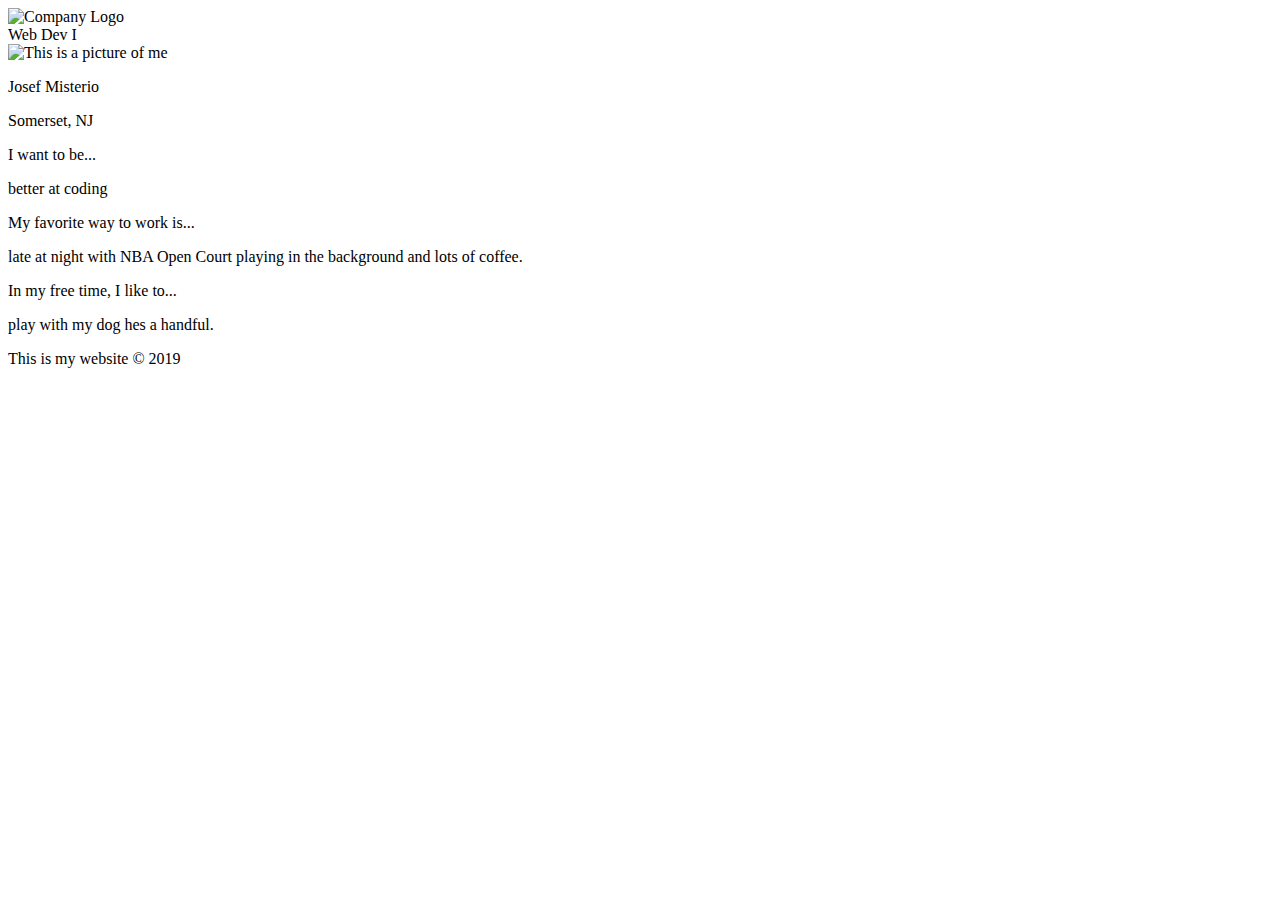
==== index.html @ 14ff80b8 "updated index html" ====
<!DOCTYPE html>
<html lang="en">
<head>
    <title>About Me</title>
    <meta name="viewport" content="width=device-width, initial-scale=1">
    <link rel="icon" type="image/png" sizes="96x96" href="favicon-96x96.png">
   <link href="https://fonts.googleapis.com/css?family=Source+Sans+Pro" rel="stylesheet">
    <link rel="stylesheet" href="styles.css">
</head>
<body>
    <main class="main">
        <header class="header">
            <div class="content">
                <img class="logo main-col" src="images/logo-1913689.svg" alt="Company Logo">
                <div class="page-title">Web Dev I</div>
            </div>
        </header>
        <section class="hero">
            <div class="content">
                <img class="my-picture" src="images/jm.jpg" alt="This is a picture of me">
                <p class="my-name">Josef Misterio</p>
                <p class="my-location">Somerset, NJ</p>
            </div>
        </section>
        <section class="about-me">
            <div class="content">
                <div class="about-content">
                    <p class="iama">I want to be...</p>
                    <p class="my-info">better at coding</p>
                    <p class="iama">My favorite way to work is...</p>
                    <p class="my-info">late at night with NBA Open Court playing in the background and lots of coffee.</p>
                    <p class="iama">In my free time, I like to...</p>
                    <p class="my-info">play with my dog hes a handful.</p>
                </div>
            </div>
        </section>
    </main>
<div class="footer">
    
  <p>  This is my website ©  2019 </p>
</div>
</body>
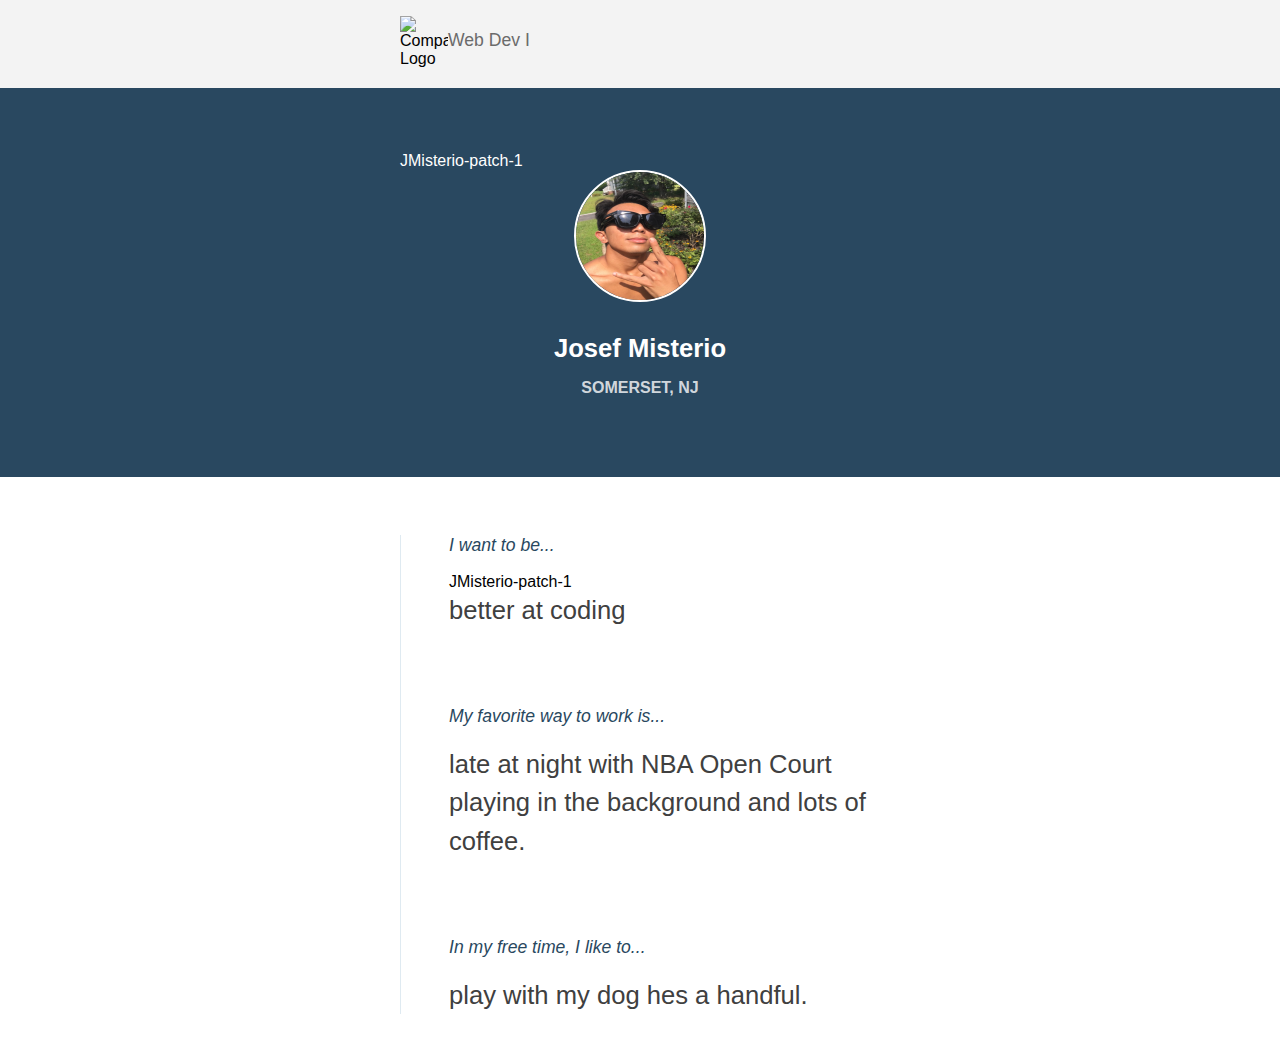
==== commit d49500ed: "Add files via upload" ====
--- a/index.html
+++ b/index.html
@@ -4,7 +4,7 @@
     <title>About Me</title>
     <meta name="viewport" content="width=device-width, initial-scale=1">
     <link rel="icon" type="image/png" sizes="96x96" href="favicon-96x96.png">
-   <link href="https://fonts.googleapis.com/css?family=Source+Sans+Pro" rel="stylesheet">
+    <link href='https://fonts.googleapis.com/css?family=Source+Sans+Pro:300,400,600,700' rel='stylesheet' type='text/css'>
     <link rel="stylesheet" href="styles.css">
 </head>
 <body>
@@ -17,26 +17,27 @@
         </header>
         <section class="hero">
             <div class="content">
+ JMisterio-patch-1
                 <img class="my-picture" src="images/jm.jpg" alt="This is a picture of me">
                 <p class="my-name">Josef Misterio</p>
                 <p class="my-location">Somerset, NJ</p>
+
             </div>
         </section>
         <section class="about-me">
             <div class="content">
                 <div class="about-content">
                     <p class="iama">I want to be...</p>
+ JMisterio-patch-1
                     <p class="my-info">better at coding</p>
                     <p class="iama">My favorite way to work is...</p>
                     <p class="my-info">late at night with NBA Open Court playing in the background and lots of coffee.</p>
                     <p class="iama">In my free time, I like to...</p>
                     <p class="my-info">play with my dog hes a handful.</p>
+
+
                 </div>
             </div>
         </section>
     </main>
-<div class="footer">
-    
-  <p>  This is my website ©  2019 </p>
-</div>
 </body>
--- a/styles.css
+++ b/styles.css
@@ -0,0 +1,119 @@
+body {
+  font-family: sans-serif;
+  margin: 0;
+
+}
+
+.content {
+  max-width: 30rem;
+  margin-left: auto;
+  margin-right: auto;
+  /*height: 100%;*/
+}
+
+.header {
+  /*height: 25vw;*/
+  /*max-height: 150px;*/
+  /*width: 100%;*/
+  background-color: #F3F3F3;
+  height: 3.5em;
+  padding: 1em;
+}
+
+img.logo {
+  max-height: 100%;
+  width: 3rem;
+  float: left;
+}
+
+.page-title {
+  color: #6B6B6B;
+  float: left;
+  font-size: 1.1rem;
+  line-height: 3rem;
+}
+
+@media screen and (max-width: 24rem) {
+  .big-title {
+    font-size: 1.5rem;
+  }
+}
+
+@media screen and (min-width: 40rem) {
+  .big-title {
+    font-size: 2rem;
+  }
+}
+
+@media screen and (min-width: 34rem) {
+  .header-content {
+    padding-top: 1rem;
+  }
+}
+
+@media screen and (max-width: 33rem) {
+  .header-content {
+    padding-top: .5rem;
+  }
+}
+
+.hero {
+  padding: 4em;
+  max-width: 100%;
+  background-color: #294860;
+  color: white;
+}
+
+img.my-picture {
+  display: block;
+  margin: 0 auto 2em;
+  /*max-width: 100%;*/
+  width: 8rem;
+  height: 8rem;
+  border: 2px solid white;
+  border-radius: 50%;
+}
+
+.iama {
+  max-width: 100%;
+  color: #294860;
+  font-size: 1.1em;
+  font-style: italic;
+}
+
+.my-info {
+  max-width: 100%;
+  color: #404040;
+  font-size: 1.6rem;
+  line-height: 1.5;
+  margin: 0px auto 3em;
+}
+
+.my-info:last-of-type {
+  margin: 0px;
+}
+
+.my-name {
+  color: white;
+  font-size: 1.6rem;
+  font-weight: 600;
+  text-align: center;
+  margin-bottom: 0;
+}
+
+.my-location {
+    color: rgba(255,255,255, 0.8);
+    font-size: 1rem;
+    font-weight: 600;
+    text-align: center;
+    text-transform: uppercase;
+}
+
+.about-me {
+  padding: 2.5em;
+}
+
+.about-content {
+    border-left: 1px solid #DFEAF1;
+    padding-left: 3rem;
+}
